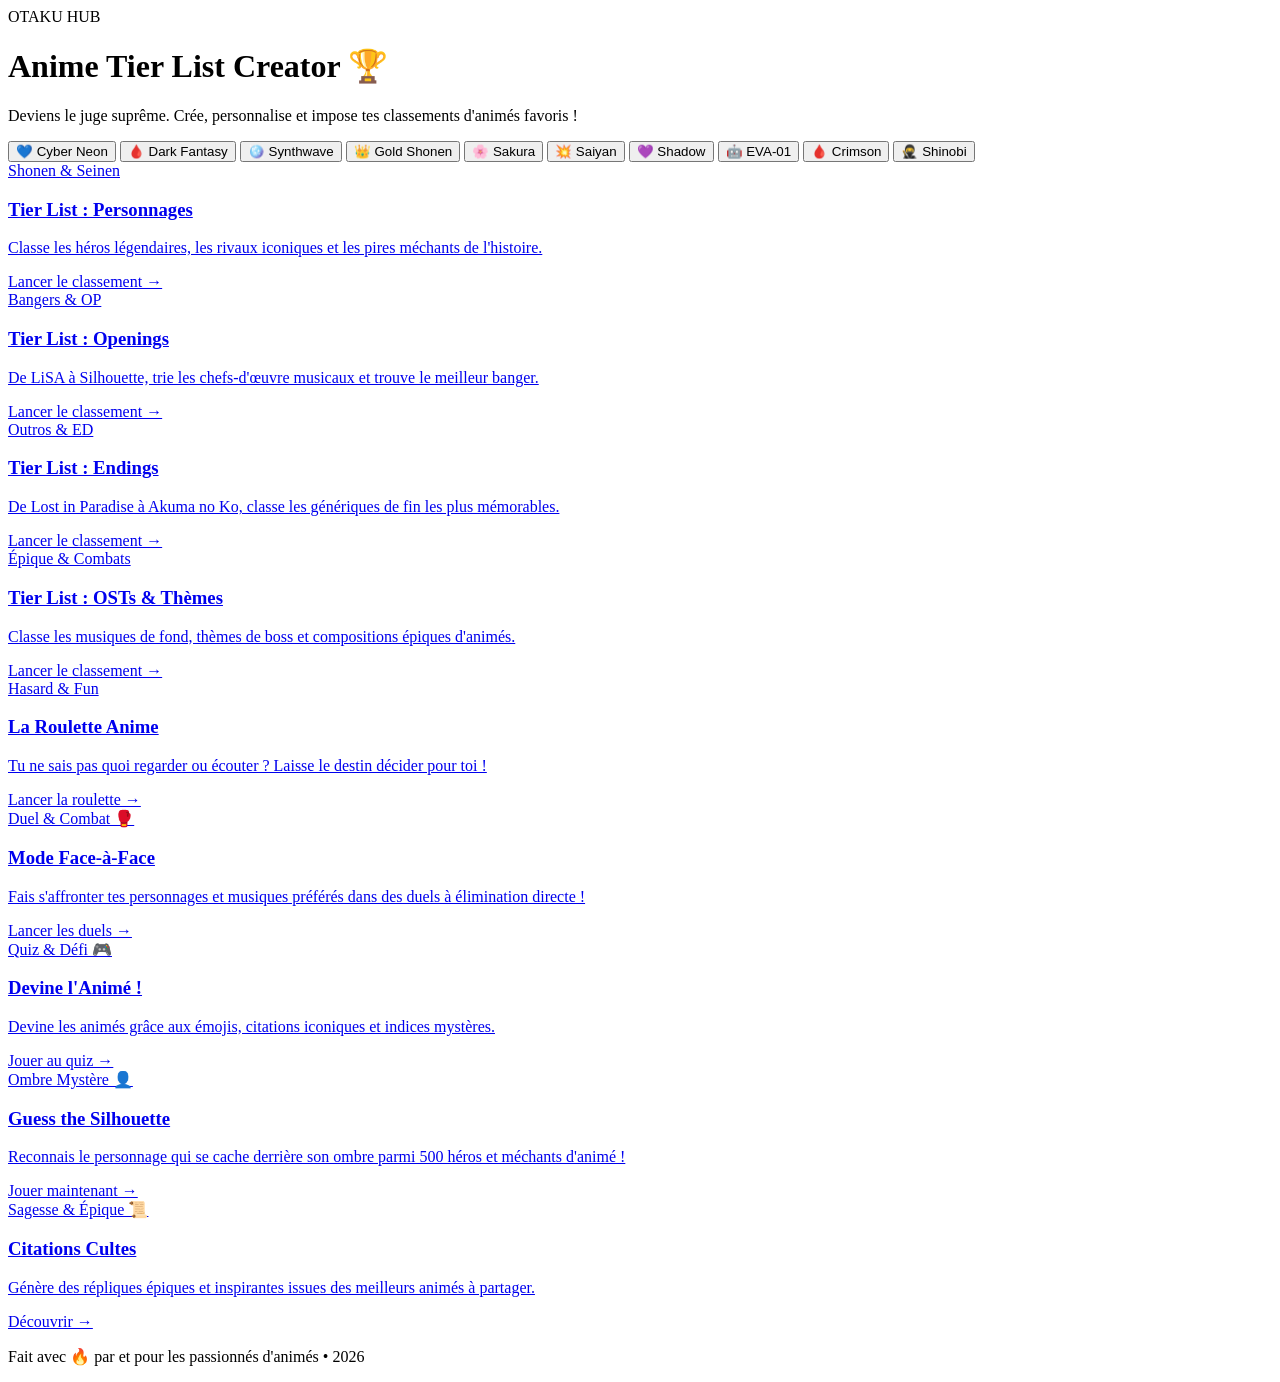
==== index.html @ 20b038a6 "Update index.html" ====
<!DOCTYPE html>
<html lang="fr">
<head>
    <meta charset="UTF-8">
    <meta name="viewport" content="width=device-width, initial-scale=1.0">
    <title>Anime Tier List Hub</title>
    <link rel="stylesheet" href="style.css">
    <link href="https://fonts.googleapis.com/css2?family=Poppins:wght@400;600;800&family=Reenie+Beanie&display=swap" rel="stylesheet">
</head>
<body>

    <div class="animated-background">
        <div class="cloud cloud-1"></div>
        <div class="cloud cloud-2"></div>
        <div class="cloud cloud-3"></div>
        <div class="mist"></div>
    </div>

    <div class="overlay-glow"></div>

    <header class="hero-section">
        <div class="logo-badge">OTAKU HUB</div>
        <h1>Anime Tier List <span>Creator 🏆</span></h1>
        <p>Deviens le juge suprême. Crée, personnalise et impose tes classements d'animés favoris !</p>

        <div class="theme-switcher">
            <button class="theme-btn active" onclick="setTheme('cyber', this)">💙 Cyber Neon</button>
            <button class="theme-btn" onclick="setTheme('dark-fantasy', this)">🩸 Dark Fantasy</button>
            <button class="theme-btn" onclick="setTheme('synthwave', this)">🪩 Synthwave</button>
            <button class="theme-btn" onclick="setTheme('gold-shonen', this)">👑 Gold Shonen</button>
            <button class="theme-btn" onclick="setTheme('sakura', this)">🌸 Sakura</button>
            <button class="theme-btn" onclick="setTheme('saiyan', this)">💥 Saiyan</button>
            <button class="theme-btn" onclick="setTheme('shadow', this)">💜 Shadow</button>
            <button class="theme-btn" onclick="setTheme('eva', this)">🤖 EVA-01</button>
            <button class="theme-btn" onclick="setTheme('crimson', this)">🩸 Crimson</button>
            <button class="theme-btn" onclick="setTheme('shinobi', this)">🥷 Shinobi</button>
        </div>
    </header>

    <main class="hub-container">
        
        <a href="tierlist-persos.html" class="card card-character">
            <div class="card-image">
                <span class="category-tag">Shonen & Seinen</span>
            </div>
            <div class="card-content">
                <h3>Tier List : Personnages</h3>
                <p>Classe les héros légendaires, les rivaux iconiques et les pires méchants de l'histoire.</p>
                <div class="card-action">Lancer le classement →</div>
            </div>
        </a>

        <a href="tierlist-openings.html" class="card card-opening">
            <div class="card-image">
                <span class="category-tag">Bangers & OP</span>
            </div>
            <div class="card-content">
                <h3>Tier List : Openings</h3>
                <p>De LiSA à Silhouette, trie les chefs-d'œuvre musicaux et trouve le meilleur banger.</p>
                <div class="card-action">Lancer le classement →</div>
            </div>
        </a>

        <a href="tierlist-endings.html" class="card card-ending">
            <div class="card-image">
                <span class="category-tag">Outros & ED</span>
            </div>
            <div class="card-content">
                <h3>Tier List : Endings</h3>
                <p>De Lost in Paradise à Akuma no Ko, classe les génériques de fin les plus mémorables.</p>
                <div class="card-action">Lancer le classement →</div>
            </div>
        </a>

        <a href="tierlist-osts.html" class="card card-ost">
            <div class="card-image">
                <span class="category-tag">Épique & Combats</span>
            </div>
            <div class="card-content">
                <h3>Tier List : OSTs & Thèmes</h3>
                <p>Classe les musiques de fond, thèmes de boss et compositions épiques d'animés.</p>
                <div class="card-action">Lancer le classement →</div>
            </div>
        </a>

        <a href="roulette.html" class="card card-roulette">
            <div class="card-image">
                <span class="category-tag">Hasard & Fun</span>
            </div>
            <div class="card-content">
                <h3>La Roulette Anime</h3>
                <p>Tu ne sais pas quoi regarder ou écouter ? Laisse le destin décider pour toi !</p>
                <div class="card-action">Lancer la roulette →</div>
            </div>
        </a>

        <a href="face-a-face.html" class="card card-vs">
            <div class="card-image">
                <span class="category-tag">Duel & Combat 🥊</span>
            </div>
            <div class="card-content">
                <h3>Mode Face-à-Face</h3>
                <p>Fais s'affronter tes personnages et musiques préférés dans des duels à élimination directe !</p>
                <div class="card-action">Lancer les duels →</div>
            </div>
        </a>

        <a href="mini-jeu.html" class="card card-game">
            <div class="card-image">
                <span class="category-tag">Quiz & Défi 🎮</span>
            </div>
            <div class="card-content">
                <h3>Devine l'Animé !</h3>
                <p>Devine les animés grâce aux émojis, citations iconiques et indices mystères.</p>
                <div class="card-action">Jouer au quiz →</div>
            </div>
        </a>

        <a href="silhouette.html" class="card card-silhouette">
            <div class="card-image" style="background: linear-gradient(135deg, #090a0f, var(--blue-neon));">
                <span class="category-tag">Ombre Mystère 👤</span>
            </div>
            <div class="card-content">
                <h3>Guess the Silhouette</h3>
                <p>Reconnais le personnage qui se cache derrière son ombre parmi 500 héros et méchants d'animé !</p>
                <div class="card-action">Jouer maintenant →</div>
            </div>
        </a>

        <a href="citations.html" class="card card-quotes">
            <div class="card-image" style="background: linear-gradient(135deg, var(--blue-neon), var(--pink-neon));">
                <span class="category-tag">Sagesse & Épique 📜</span>
            </div>
            <div class="card-content">
                <h3>Citations Cultes</h3>
                <p>Génère des répliques épiques et inspirantes issues des meilleurs animés à partager.</p>
                <div class="card-action">Découvrir →</div>
            </div>
        </a>

    </main>

    <footer>
        <p>Fait avec 🔥 par et pour les passionnés d'animés • 2026</p>
    </footer>

    <script>
        /* ==============================================
           1. GESTION DES THÈMES
        ============================================== */
        function setTheme(themeName, btnElement) {
            document.documentElement.setAttribute('data-theme', themeName);
            localStorage.setItem('otaku_theme', themeName);

            document.querySelectorAll('.theme-btn').forEach(btn => btn.classList.remove('active'));
            if (btnElement) {
                btnElement.classList.add('active');
            } else {
                const activeBtn = document.querySelector(`.theme-btn[onclick*="'${themeName}'"]`);
                if (activeBtn) activeBtn.classList.add('active');
            }
        }

        (function initTheme() {
            const savedTheme = localStorage.getItem('otaku_theme') || 'cyber';
            setTheme(savedTheme);
        })();

        /* ==============================================
           2. DÉTECTION ET LOGIQUE DES 5 EASTER EGGS
        ============================================== */
        const konamiCode = ['ArrowUp', 'ArrowUp', 'ArrowDown', 'ArrowDown', 'ArrowLeft', 'ArrowRight', 'ArrowLeft', 'ArrowRight', 'b', 'a'];
        let konamiIndex = 0;
        let typedKeys = '';

        document.addEventListener('keydown', (e) => {
            // Code Konami
            if (e.key.toLowerCase() === konamiCode[konamiIndex].toLowerCase()) {
                konamiIndex++;
                if (konamiIndex === konamiCode.length) {
                    activateSuperSaiyan();
                    konamiIndex = 0;
                }
            } else {
                konamiIndex = 0;
            }

            // Mots-clés GOJO & KIRA
            typedKeys += e.key.toLowerCase();
            if (typedKeys.length > 10) typedKeys = typedKeys.slice(-10);

            if (typedKeys.endsWith('gojo')) {
                activateInfiniteVoid();
                typedKeys = '';
            }
            if (typedKeys.endsWith('kira')) {
                activateDeathNote();
                typedKeys = '';
            }
        });

        // --- EE 1 : MODE SUPER SAIYAN ---
        function activateSuperSaiyan() {
            document.body.classList.add('ee-shaking');

            const aura = document.createElement('div');
            aura.className = 'saiyan-aura-overlay';
            document.body.appendChild(aura);

            const sparks = [];
            for (let i = 0; i < 8; i++) {
                const spark = document.createElement('div');
                spark.className = 'saiyan-spark';
                spark.style.top = Math.random() * 80 + 'vh';
                spark.style.left = Math.random() * 80 + 'vw';
                spark.style.animationDelay = (Math.random() * 0.3) + 's';
                document.body.appendChild(spark);
                sparks.push(spark);
            }

            setTimeout(() => {
                document.body.classList.remove('ee-shaking');
                aura.remove();
                sparks.forEach(s => s.remove());
            }, 4500);
        }

        // --- EE 2 : GOJO INFINITE VOID ---
        function activateInfiniteVoid() {
            document.body.classList.add('ee-shaking');

            const overlay = document.createElement('div');
            overlay.className = 'gojo-overlay';
            overlay.innerHTML = `
                <div class="gojo-cosmos-bg"></div>
                <div class="gojo-container">
                    <svg class="gojo-svg-art" viewBox="0 0 200 120" fill="none">
                        <path d="M100 10 C 60 40, 40 80, 100 110 C 160 80, 140 40, 100 10 Z" stroke="#00f0ff" stroke-width="2" opacity="0.4" fill="rgba(0, 240, 255, 0.05)"/>
                        <ellipse cx="60" cy="55" rx="28" ry="12" fill="#00f0ff" />
                        <ellipse cx="140" cy="55" rx="28" ry="12" fill="#00f0ff" />
                        <circle cx="60" cy="55" r="7" fill="#ffffff" />
                        <circle cx="140" cy="55" r="7" fill="#ffffff" />
                        <path d="M70 105 Q100 85 130 105 Q100 120 70 105 Z" fill="#00f0ff" opacity="0.8"/>
                    </svg>
                    <h2 class="gojo-kanji">領域展開 : 無量空処</h2>
                    <p class="gojo-subtext">DOMAIN EXPANSION : INFINITE VOID</p>
                </div>
            `;

            document.body.appendChild(overlay);

            setTimeout(() => document.body.classList.remove('ee-shaking'), 600);

            setTimeout(() => {
                overlay.style.opacity = '0';
                setTimeout(() => overlay.remove(), 800);
            }, 3800);
        }

        // --- EE 3 : DEATH NOTE ---
        function activateDeathNote() {
            const bookContainer = document.createElement('div');
            bookContainer.className = 'dn-book-container';

            bookContainer.innerHTML = `
                <div class="dn-book">
                    <div class="dn-cover" id="dnCover">
                        <div class="dn-cover-title">DEATH NOTE</div>
                    </div>
                    <div class="dn-page">
                        <div style="font-size: 1rem; color: #888; margin-bottom: 15px;">How to use it...</div>
                        <div id="dnWrittenText" style="font-weight: bold; color: #900;"></div>
                    </div>
                    <div class="dn-pen">✒️</div>
                </div>
            `;

            document.body.appendChild(bookContainer);

            setTimeout(() => {
                const cover = document.getElementById('dnCover');
                if (cover) cover.style.transform = 'rotateY(-140deg)';
                bookContainer.classList.add('dn-writing-active');
            }, 900);

            const textToWrite = "Ton nom a été inscrit...";
            let charIndex = 0;

            setTimeout(() => {
                const textContainer = document.getElementById('dnWrittenText');
                const typingInterval = setInterval(() => {
                    if (textContainer && charIndex < textToWrite.length) {
                        textContainer.innerHTML += textToWrite.charAt(charIndex);
                        charIndex++;
                    } else {
                        clearInterval(typingInterval);
                    }
                }, 100);
            }, 1800);

            setTimeout(() => {
                document.body.style.transition = 'filter 0.5s';
                document.body.style.filter = 'grayscale(1) contrast(2) invert(0.8)';
                setTimeout(() => {
                    document.body.style.filter = 'none';
                    bookContainer.remove();
                }, 800);
            }, 4500);
        }

        // --- EE 4 : MULTI-CLONAGE (Clic 7x sur le Logo) ---
        let logoClicks = 0;
        const logo = document.querySelector('.logo-badge');
        if (logo) {
            logo.addEventListener('click', () => {
                logoClicks++;
                if (logoClicks === 7) {
                    document.body.classList.add('ee-shaking');
                    logo.classList.add('chakra-charging');

                    const rect = logo.getBoundingClientRect();
                    const smoke = document.createElement('div');
                    smoke.className = 'ninja-smoke-puff';
                    smoke.style.top = (rect.top + rect.height / 2) + 'px';
                    smoke.style.left = (rect.left + rect.width / 2) + 'px';
                    document.body.appendChild(smoke);

                    const banner = document.createElement('div');
                    banner.className = 'ninja-banner';
                    banner.innerText = '🥷 KAGE BUNSHIN NO JUTSU !';
                    document.body.appendChild(banner);

                    setTimeout(() => {
                        document.body.classList.remove('ee-shaking');
                        logo.classList.remove('chakra-charging');
                        smoke.remove();
                    }, 700);

                    for (let i = 0; i < 14; i++) {
                        const clone = logo.cloneNode(true);
                        clone.style.position = 'fixed';
                        clone.style.top = (Math.random() * 80 + 10) + 'vh';
                        clone.style.left = (Math.random() * 80 + 10) + 'vw';
                        clone.style.zIndex = '9999';
                        clone.style.transition = 'all 0.3s ease';
                        clone.style.transform = `scale(${Math.random() * 0.4 + 0.8})`;
                        document.body.appendChild(clone);

                        setTimeout(() => {
                            clone.style.opacity = '0';
                            setTimeout(() => clone.remove(), 400);
                        }, 2400);
                    }

                    setTimeout(() => banner.remove(), 2500);
                    logoClicks = 0;
                }
            });
        }

        // --- EE 5 : FESTIN DE RAMEN (Clic 5x sur le Footer) ---
        let fireClicks = 0;
        const footerText = document.querySelector('footer p');
        if (footerText) {
            footerText.addEventListener('click', () => {
                fireClicks++;
                if (fireClicks === 5) {
                    const bowl = document.createElement('div');
                    bowl.className = 'ramen-bowl-giant';
                    bowl.innerText = '🍜';

                    const steam = document.createElement('div');
                    steam.className = 'ramen-steam';
                    steam.innerText = '♨️';

                    const notice = document.createElement('div');
                    notice.className = 'ramen-notice';
                    notice.innerText = '🍥 FESTIN CHEZ ICHIRAKU ! 🍥';

                    document.body.appendChild(bowl);
                    document.body.appendChild(steam);
                    document.body.appendChild(notice);

                    const items = ['🍜', '🍥', '🥢', '🍱', '🍙'];
                    for (let i = 0; i < 35; i++) {
                        const drop = document.createElement('div');
                        drop.className = 'ramen-drop-item';
                        drop.innerText = items[i % items.length];
                        drop.style.left = Math.random() * 95 + 'vw';
                        drop.style.fontSize = (Math.random() * 20 + 25) + 'px';
                        drop.style.animationDuration = (Math.random() * 1.5 + 2) + 's';
                        drop.style.animationDelay = (Math.random() * 0.8) + 's';
                        document.body.appendChild(drop);

                        setTimeout(() => drop.remove(), 3800);
                    }

                    setTimeout(() => {
                        bowl.remove();
                        steam.remove();
                        notice.remove();
                    }, 3800);

                    fireClicks = 0;
                }
            });
        }
    </script>

</body>
</html>
---- style.css ----
/* ==============================================
   EASTER EGG : SUKUNA - MALEVOLENT SHRINE (FUKUMA MIZUSHI)
============================================== */

/* Overlay principal du Territoire */
.sukuna-overlay {
    position: fixed;
    top: 0;
    left: 0;
    width: 100vw;
    height: 100vh;
    background: radial-gradient(circle at center, #2b0000 0%, #050000 100%);
    z-index: 10000;
    display: flex;
    flex-direction: column;
    justify-content: center;
    align-items: center;
    color: #fff;
    font-family: 'Poppins', sans-serif;
    text-align: center;
    overflow: hidden;
    transition: opacity 0.5s ease;
}

/* Aura d'énergie maudite rouge */
.sukuna-aura {
    position: absolute;
    width: 100%;
    height: 100%;
    background: radial-gradient(circle, rgba(255, 0, 0, 0.25) 0%, transparent 70%);
    pointer-events: none;
    animation: sukunaPulse 0.15s infinite alternate;
}

@keyframes sukunaPulse {
    0% { opacity: 0.3; transform: scale(0.98); }
    100% { opacity: 0.8; transform: scale(1.02); }
}

/* Conteneur pour les entailles de découpe */
.sukuna-slash-container {
    position: absolute;
    top: 0;
    left: 0;
    width: 100%;
    height: 100%;
    pointer-events: none;
    z-index: 10001;
}

/* Animation d'une découpe (Cleave / Dismantle) */
.sukuna-slash {
    position: absolute;
    height: 3px;
    background: linear-gradient(90deg, transparent, #ff3333, #ffffff, #ff3333, transparent);
    box-shadow: 0 0 15px #ff0000, 0 0 25px #ffffff;
    opacity: 0;
    transform-origin: center;
    animation: slashCut 0.25s cubic-bezier(0.1, 0.8, 0.3, 1) forwards;
}

@keyframes slashCut {
    0% {
        width: 0%;
        opacity: 0;
    }
    50% {
        width: 130%;
        opacity: 1;
    }
    100% {
        width: 150%;
        opacity: 0;
    }
}

/* Textes et Kanji de Sukuna */
.sukuna-container {
    position: relative;
    z-index: 10002;
    display: flex;
    flex-direction: column;
    align-items: center;
}

.sukuna-kanji {
    font-size: 3.5rem;
    font-weight: 900;
    color: #ff2222;
    text-shadow: 0 0 20px #ff0000, 0 0 40px #800000, 0 0 60px #000;
    margin: 15px 0 5px 0;
    letter-spacing: 4px;
    animation: sukunaGlow 0.1s infinite alternate;
}

.sukuna-subtext {
    font-size: 1.3rem;
    letter-spacing: 6px;
    color: #ff6666;
    text-shadow: 0 0 12px #ff0000;
    font-weight: 700;
    text-transform: uppercase;
}

@keyframes sukunaGlow {
    from { text-shadow: 0 0 15px #ff0000, 0 0 30px #800000; transform: scale(0.99); }
    to { text-shadow: 0 0 25px #ff3333, 0 0 50px #ff0000, 0 0 10px #ffffff; transform: scale(1.01); }
}
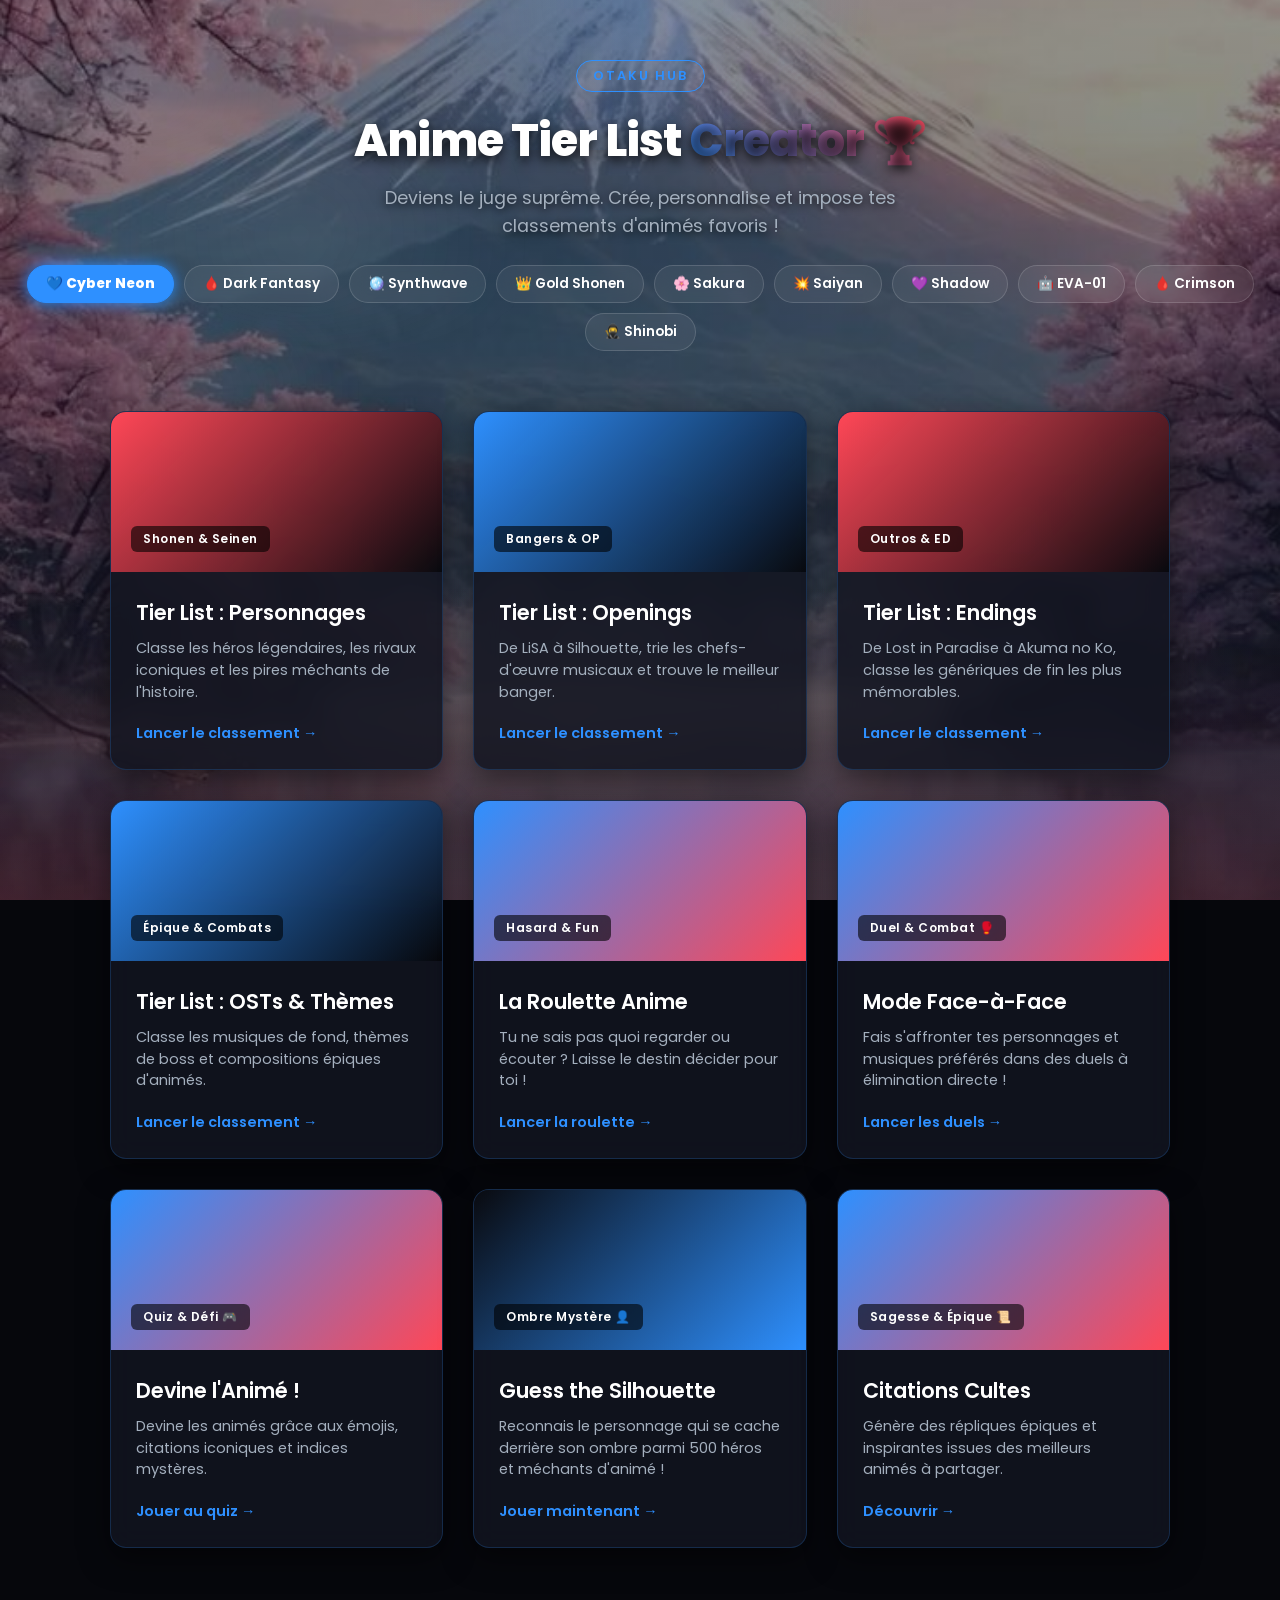
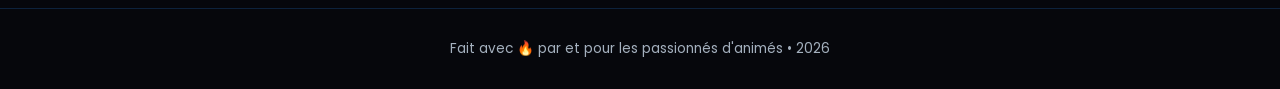
==== commit 1bbbe2a6: "Update index.html" ====
--- a/index.html
+++ b/index.html
@@ -167,7 +167,112 @@
         })();
 
         /* ==============================================
-           2. DÉTECTION ET LOGIQUE DES 5 EASTER EGGS
+           2. INJECTION DES STYLES CSS DES ULTRA EASTER EGGS
+        ============================================== */
+        const eeStyle = document.createElement('style');
+        eeStyle.innerHTML = `
+            /* SECousse ÉCRAN */
+            @keyframes screenShake {
+                0%, 100% { transform: translate(0, 0); }
+                20% { transform: translate(-10px, 8px) rotate(-1deg); }
+                40% { transform: translate(10px, -8px) rotate(1deg); }
+                60% { transform: translate(-8px, -4px); }
+                80% { transform: translate(8px, 4px); }
+            }
+            .ee-shaking { animation: screenShake 0.12s infinite; }
+
+            /* --- 💥 AURA SUPER SAIYAN --- */
+            @keyframes saiyanPulse {
+                0% { box-shadow: inset 0 0 60px #ffea00, inset 0 0 120px #ff6a00; }
+                50% { box-shadow: inset 0 0 120px #ffee00, inset 0 0 200px #ff3300; }
+                100% { box-shadow: inset 0 0 60px #ffea00, inset 0 0 120px #ff6a00; }
+            }
+            .saiyan-aura-overlay {
+                position: fixed; top: 0; left: 0; width: 100vw; height: 100vh;
+                pointer-events: none; z-index: 9997;
+                animation: saiyanPulse 0.3s infinite alternate;
+                background: radial-gradient(circle, rgba(255,230,0,0.15) 0%, rgba(255,100,0,0.3) 80%);
+            }
+            @keyframes saiyanLightning {
+                0%, 100% { opacity: 0; }
+                10% { opacity: 1; transform: scale(1.2) rotate(10deg); }
+                20% { opacity: 0; }
+                60% { opacity: 0.9; transform: scale(0.9) rotate(-15deg); }
+            }
+            .saiyan-spark {
+                position: fixed; width: 150px; height: 150px;
+                background: radial-gradient(circle, #00f0ff 10%, transparent 70%);
+                filter: drop-shadow(0 0 15px #00e5ff); pointer-events: none; z-index: 9998;
+                animation: saiyanLightning 0.4s infinite;
+            }
+
+            /* --- 👁️ GOJO INFINITE VOID --- */
+            @keyframes gojoEyeGlow {
+                0% { filter: drop-shadow(0 0 15px #00f0ff) drop-shadow(0 0 35px #7000ff); transform: scale(0.9); }
+                50% { filter: drop-shadow(0 0 35px #00f0ff) drop-shadow(0 0 60px #00e5ff); transform: scale(1.05); }
+                100% { filter: drop-shadow(0 0 15px #00f0ff) drop-shadow(0 0 35px #7000ff); transform: scale(0.9); }
+            }
+            .gojo-visual-container {
+                display: flex; flex-direction: column; align-items: center; justify-content: center;
+                margin-bottom: 20px; animation: gojoEyeGlow 2s infinite ease-in-out;
+            }
+
+            /* --- 📓 DEATH NOTE ANIMATION 3D --- */
+            @keyframes dnAppear {
+                0% { transform: scale(0) rotateX(45deg); opacity: 0; }
+                70% { transform: scale(1.1) rotateX(0deg); opacity: 1; }
+                100% { transform: scale(1) rotateX(0deg); opacity: 1; }
+            }
+            @keyframes dnOpen {
+                0% { transform: rotateY(0deg); }
+                100% { transform: rotateY(-140deg); }
+            }
+            @keyframes penWrite {
+                0% { transform: translate(0, 0) rotate(-20deg); }
+                25% { transform: translate(40px, 10px) rotate(-10deg); }
+                50% { transform: translate(80px, -5px) rotate(-25deg); }
+                75% { transform: translate(120px, 15px) rotate(-15deg); }
+                100% { transform: translate(160px, 0px) rotate(-20deg); }
+            }
+            .dn-book-container {
+                position: fixed; top: 50%; left: 50%; transform: translate(-50%, -50%);
+                width: 320px; height: 420px; z-index: 10000; perspective: 1000px;
+                animation: dnAppear 0.8s cubic-bezier(0.175, 0.885, 0.32, 1.275) forwards;
+            }
+            .dn-book {
+                width: 100%; height: 100%; background: #111; border: 3px solid #333;
+                border-radius: 8px; box-shadow: 0 0 50px rgba(255,0,0,0.6), inset 0 0 15px #000;
+                position: relative; transform-style: preserve-3d;
+            }
+            .dn-cover {
+                position: absolute; top: 0; left: 0; width: 100%; height: 100%;
+                background: #0a0a0a; border-radius: 8px; border: 2px solid #222;
+                display: flex; justify-content: center; align-items: center;
+                transform-origin: left; transition: transform 1s ease-in-out;
+                backface-visibility: hidden; z-index: 2;
+            }
+            .dn-cover-title {
+                color: #e6e6e6; font-family: 'Times New Roman', serif; font-size: 2.2rem;
+                letter-spacing: 5px; text-shadow: 0 0 10px rgba(255,255,255,0.3);
+            }
+            .dn-page {
+                position: absolute; top: 10px; right: 10px; width: 290px; height: 395px;
+                background: #f4ebd9; border-radius: 4px; padding: 25px; box-sizing: border-box;
+                box-shadow: inset 0 0 20px rgba(0,0,0,0.2); color: #111;
+                font-family: 'Reenie Beanie', cursive, sans-serif; font-size: 2rem;
+            }
+            .dn-pen {
+                position: absolute; top: 100px; left: 30px; font-size: 2.5rem;
+                pointer-events: none; z-index: 3; opacity: 0; transition: opacity 0.3s;
+            }
+            .dn-writing-active .dn-pen {
+                opacity: 1; animation: penWrite 2s linear infinite;
+            }
+        `;
+        document.head.appendChild(eeStyle);
+
+        /* ==============================================
+           3. DÉTECTION ET LOGIQUE DES 5 EASTER EGGS
         ============================================== */
         const konamiCode = ['ArrowUp', 'ArrowUp', 'ArrowDown', 'ArrowDown', 'ArrowLeft', 'ArrowRight', 'ArrowLeft', 'ArrowRight', 'b', 'a'];
         let konamiIndex = 0;
@@ -199,14 +304,16 @@
             }
         });
 
-        // --- EE 1 : MODE SUPER SAIYAN ---
+        // --- EE 1 : MODE SUPER SAIYAN (Aura Dorée + Éclairs) ---
         function activateSuperSaiyan() {
             document.body.classList.add('ee-shaking');
-
+            
+            // Création de l'aura géante
             const aura = document.createElement('div');
             aura.className = 'saiyan-aura-overlay';
             document.body.appendChild(aura);
 
+            // Sparks d'éclairs
             const sparks = [];
             for (let i = 0; i < 8; i++) {
                 const spark = document.createElement('div');
@@ -225,16 +332,24 @@
             }, 4500);
         }
 
-        // --- EE 2 : GOJO INFINITE VOID ---
+        // --- EE 2 : GOJO INFINITE VOID (Yeux + Signe de main) ---
         function activateInfiniteVoid() {
             document.body.classList.add('ee-shaking');
 
             const overlay = document.createElement('div');
-            overlay.className = 'gojo-overlay';
+            overlay.style.cssText = `
+                position: fixed; top: 0; left: 0; width: 100vw; height: 100vh;
+                background: radial-gradient(circle, #0b001a 0%, #020005 100%);
+                z-index: 9999; display: flex; flex-direction: column;
+                justify-content: center; align-items: center; color: #fff;
+                font-family: 'Poppins', sans-serif; text-align: center;
+                transition: opacity 0.8s ease;
+            `;
+
+            // SVG personnalisé de Gojo (Yeux bleus lumineux Six Eyes + Silhouette du signe des mains)
             overlay.innerHTML = `
-                <div class="gojo-cosmos-bg"></div>
-                <div class="gojo-container">
-                    <svg class="gojo-svg-art" viewBox="0 0 200 120" fill="none">
+                <div class="gojo-visual-container">
+                    <svg width="220" height="130" viewBox="0 0 200 120" fill="none">
                         <path d="M100 10 C 60 40, 40 80, 100 110 C 160 80, 140 40, 100 10 Z" stroke="#00f0ff" stroke-width="2" opacity="0.4" fill="rgba(0, 240, 255, 0.05)"/>
                         <ellipse cx="60" cy="55" rx="28" ry="12" fill="#00f0ff" />
                         <ellipse cx="140" cy="55" rx="28" ry="12" fill="#00f0ff" />
@@ -242,9 +357,13 @@
                         <circle cx="140" cy="55" r="7" fill="#ffffff" />
                         <path d="M70 105 Q100 85 130 105 Q100 120 70 105 Z" fill="#00f0ff" opacity="0.8"/>
                     </svg>
-                    <h2 class="gojo-kanji">領域展開 : 無量空処</h2>
-                    <p class="gojo-subtext">DOMAIN EXPANSION : INFINITE VOID</p>
                 </div>
+                <h2 style="font-size: 2.8rem; font-weight: 800; color: #b388ff; text-shadow: 0 0 25px #00f0ff; margin: 0;">
+                    領域展開 : 無量空処
+                </h2>
+                <p style="font-size: 1.3rem; letter-spacing: 4px; color: #00e5ff; margin-top: 10px; text-shadow: 0 0 10px #00e5ff;">
+                    DOMAIN EXPANSION : INFINITE VOID
+                </p>
             `;
 
             document.body.appendChild(overlay);
@@ -257,8 +376,9 @@
             }, 3800);
         }
 
-        // --- EE 3 : DEATH NOTE ---
+        // --- EE 3 : DEATH NOTE (Ouverture du cahier & Écriture du nom) ---
         function activateDeathNote() {
+            // Création du conteneur du cahier 3D
             const bookContainer = document.createElement('div');
             bookContainer.className = 'dn-book-container';
 
@@ -277,15 +397,17 @@
 
             document.body.appendChild(bookContainer);
 
+            // 1. Ouverture du cahier
             setTimeout(() => {
                 const cover = document.getElementById('dnCover');
                 if (cover) cover.style.transform = 'rotateY(-140deg)';
                 bookContainer.classList.add('dn-writing-active');
             }, 900);
 
+            // 2. Animation d'écriture du texte
             const textToWrite = "Ton nom a été inscrit...";
             let charIndex = 0;
-
+            
             setTimeout(() => {
                 const textContainer = document.getElementById('dnWrittenText');
                 const typingInterval = setInterval(() => {
@@ -298,6 +420,7 @@
                 }, 100);
             }, 1800);
 
+            // 3. Disparition et effet rouge final
             setTimeout(() => {
                 document.body.style.transition = 'filter 0.5s';
                 document.body.style.filter = 'grayscale(1) contrast(2) invert(0.8)';
@@ -316,91 +439,51 @@
                 logoClicks++;
                 if (logoClicks === 7) {
                     document.body.classList.add('ee-shaking');
-                    logo.classList.add('chakra-charging');
-
-                    const rect = logo.getBoundingClientRect();
-                    const smoke = document.createElement('div');
-                    smoke.className = 'ninja-smoke-puff';
-                    smoke.style.top = (rect.top + rect.height / 2) + 'px';
-                    smoke.style.left = (rect.left + rect.width / 2) + 'px';
-                    document.body.appendChild(smoke);
-
-                    const banner = document.createElement('div');
-                    banner.className = 'ninja-banner';
-                    banner.innerText = '🥷 KAGE BUNSHIN NO JUTSU !';
-                    document.body.appendChild(banner);
-
-                    setTimeout(() => {
-                        document.body.classList.remove('ee-shaking');
-                        logo.classList.remove('chakra-charging');
-                        smoke.remove();
-                    }, 700);
-
-                    for (let i = 0; i < 14; i++) {
+                    setTimeout(() => document.body.classList.remove('ee-shaking'), 400);
+
+                    for (let i = 0; i < 16; i++) {
                         const clone = logo.cloneNode(true);
                         clone.style.position = 'fixed';
-                        clone.style.top = (Math.random() * 80 + 10) + 'vh';
-                        clone.style.left = (Math.random() * 80 + 10) + 'vw';
+                        clone.style.top = Math.random() * 85 + 'vh';
+                        clone.style.left = Math.random() * 85 + 'vw';
                         clone.style.zIndex = '9999';
                         clone.style.transition = 'all 0.3s ease';
-                        clone.style.transform = `scale(${Math.random() * 0.4 + 0.8})`;
+                        clone.style.transform = `scale(${Math.random() * 0.5 + 0.8})`;
                         document.body.appendChild(clone);
 
                         setTimeout(() => {
                             clone.style.opacity = '0';
                             setTimeout(() => clone.remove(), 400);
-                        }, 2400);
+                        }, 2200);
                     }
-
-                    setTimeout(() => banner.remove(), 2500);
                     logoClicks = 0;
                 }
             });
         }
 
-        // --- EE 5 : FESTIN DE RAMEN (Clic 5x sur le Footer) ---
+        // --- EE 5 : PLUIE DE RAMEN (Clic 5x sur le Footer) ---
         let fireClicks = 0;
         const footerText = document.querySelector('footer p');
         if (footerText) {
             footerText.addEventListener('click', () => {
                 fireClicks++;
                 if (fireClicks === 5) {
-                    const bowl = document.createElement('div');
-                    bowl.className = 'ramen-bowl-giant';
-                    bowl.innerText = '🍜';
-
-                    const steam = document.createElement('div');
-                    steam.className = 'ramen-steam';
-                    steam.innerText = '♨️';
-
-                    const notice = document.createElement('div');
-                    notice.className = 'ramen-notice';
-                    notice.innerText = '🍥 FESTIN CHEZ ICHIRAKU ! 🍥';
-
-                    document.body.appendChild(bowl);
-                    document.body.appendChild(steam);
-                    document.body.appendChild(notice);
-
-                    const items = ['🍜', '🍥', '🥢', '🍱', '🍙'];
                     for (let i = 0; i < 35; i++) {
-                        const drop = document.createElement('div');
-                        drop.className = 'ramen-drop-item';
-                        drop.innerText = items[i % items.length];
-                        drop.style.left = Math.random() * 95 + 'vw';
-                        drop.style.fontSize = (Math.random() * 20 + 25) + 'px';
-                        drop.style.animationDuration = (Math.random() * 1.5 + 2) + 's';
-                        drop.style.animationDelay = (Math.random() * 0.8) + 's';
-                        document.body.appendChild(drop);
-
-                        setTimeout(() => drop.remove(), 3800);
+                        const ramen = document.createElement('div');
+                        ramen.innerText = i % 2 === 0 ? '🍜' : '🍥';
+                        ramen.style.cssText = `
+                            position: fixed; top: -50px; left: ${Math.random() * 100}vw;
+                            font-size: ${Math.random() * 20 + 25}px; z-index: 9999;
+                            pointer-events: none;
+                            transition: transform 2.8s linear, opacity 2.8s ease;
+                        `;
+                        document.body.appendChild(ramen);
+                        setTimeout(() => {
+                            ramen.style.transform = `translateY(105vh) rotate(${Math.random() * 720}deg)`;
+                            ramen.style.opacity = '0';
+                        }, 50);
+                        setTimeout(() => ramen.remove(), 2900);
                     }
-
-                    setTimeout(() => {
-                        bowl.remove();
-                        steam.remove();
-                        notice.remove();
-                    }, 3800);
-
                     fireClicks = 0;
                 }
             });
--- a/style.css
+++ b/style.css
@@ -1,108 +1,649 @@
 /* ==============================================
-   EASTER EGG : SUKUNA - MALEVOLENT SHRINE (FUKUMA MIZUSHI)
+   1. SYSTÈME DE THÈMES DYNAMIQUES (VARIABLES)
 ============================================== */
 
-/* Overlay principal du Territoire */
-.sukuna-overlay {
-    position: fixed;
-    top: 0;
-    left: 0;
-    width: 100vw;
-    height: 100vh;
-    background: radial-gradient(circle at center, #2b0000 0%, #050000 100%);
-    z-index: 10000;
+/* Thème 1 : Cyber Otaku (Par défaut) */
+:root, [data-theme="cyber"] {
+    --bg-color: #06070c;
+    --panel-bg: rgba(18, 20, 32, 0.85);
+    --blue-neon: #2e90ff;
+    --pink-neon: #ff4757;
+    --text-main: #ffffff;
+    --text-sub: #a4b0be;
+    --card-border: rgba(46, 144, 255, 0.2);
+}
+
+/* Thème 2 : Dark Fantasy (Berserk / Blood) */
+[data-theme="dark-fantasy"] {
+    --bg-color: #0a0404;
+    --panel-bg: rgba(28, 10, 10, 0.88);
+    --blue-neon: #ff3333;
+    --pink-neon: #800000;
+    --text-main: #f5f5f5;
+    --text-sub: #b38f8f;
+    --card-border: rgba(255, 51, 51, 0.25);
+}
+
+/* Thème 3 : Synthwave Neon (Cyberpunk / Edgerunners) */
+[data-theme="synthwave"] {
+    --bg-color: #0f051d;
+    --panel-bg: rgba(30, 15, 50, 0.88);
+    --blue-neon: #00f0ff;
+    --pink-neon: #ff007f;
+    --text-main: #ffffff;
+    --text-sub: #c3aed6;
+    --card-border: rgba(255, 0, 127, 0.25);
+}
+
+/* Thème 4 : Gold Shonen (Dragon Ball / Saint Seiya) */
+[data-theme="gold-shonen"] {
+    --bg-color: #0d0a03;
+    --panel-bg: rgba(30, 24, 10, 0.88);
+    --blue-neon: #ffb703;
+    --pink-neon: #fb8500;
+    --text-main: #ffffff;
+    --text-sub: #d4c5a9;
+    --card-border: rgba(255, 183, 3, 0.25);
+}
+
+/* Thème 5 : Sakura 🌸 */
+[data-theme="sakura"] {
+    --bg-color: #0f060a;
+    --panel-bg: rgba(35, 15, 25, 0.85);
+    --blue-neon: #ff75a0;
+    --pink-neon: #ffb3c6;
+    --text-main: #ffffff;
+    --text-sub: #e0a6b8;
+    --card-border: rgba(255, 117, 160, 0.3);
+}
+
+/* Thème 6 : Saiyan 💥 */
+[data-theme="saiyan"] {
+    --bg-color: #0c0803;
+    --panel-bg: rgba(25, 18, 10, 0.85);
+    --blue-neon: #ffaa00;
+    --pink-neon: #ff5500;
+    --text-main: #ffffff;
+    --text-sub: #d4b28c;
+    --card-border: rgba(255, 170, 0, 0.3);
+}
+
+/* Thème 7 : Shadow 💜 */
+[data-theme="shadow"] {
+    --bg-color: #06040d;
+    --panel-bg: rgba(12, 10, 24, 0.9);
+    --blue-neon: #9d4edd;
+    --pink-neon: #3a0ca3;
+    --text-main: #ffffff;
+    --text-sub: #a29bfe;
+    --card-border: rgba(157, 78, 221, 0.35);
+}
+
+/* Thème 8 : EVA-01 🤖 */
+[data-theme="eva"] {
+    --bg-color: #0a050f;
+    --panel-bg: rgba(18, 10, 25, 0.88);
+    --blue-neon: #39ff14;
+    --pink-neon: #8a2be2;
+    --text-main: #ffffff;
+    --text-sub: #b3a2c7;
+    --card-border: rgba(57, 255, 20, 0.3);
+}
+
+/* Thème 9 : Crimson 🩸 */
+[data-theme="crimson"] {
+    --bg-color: #0c0405;
+    --panel-bg: rgba(25, 10, 12, 0.88);
+    --blue-neon: #ff2a2a;
+    --pink-neon: #800000;
+    --text-main: #ffffff;
+    --text-sub: #d19a9a;
+    --card-border: rgba(255, 42, 42, 0.3);
+}
+
+/* Thème 10 : Shinobi 🥷 */
+[data-theme="shinobi"] {
+    --bg-color: #030c08;
+    --panel-bg: rgba(8, 20, 15, 0.88);
+    --blue-neon: #00e676;
+    --pink-neon: #1de9b6;
+    --text-main: #ffffff;
+    --text-sub: #82c4a7;
+    --card-border: rgba(0, 230, 118, 0.3);
+}
+
+
+/* --- CONFIGURATION GLOBALE --- */
+* {
+    margin: 0;
+    padding: 0;
+    box-sizing: border-box;
+    font-family: 'Poppins', sans-serif;
+}
+
+/* --- STYLE DU FOND ANIMÉ --- */
+body {
+    background-color: var(--bg-color);
+    background-image: linear-gradient(to bottom, rgba(13, 14, 18, 0.45), rgba(13, 14, 18, 0.65)), url('images/fuji.jpg');
+    background-size: cover;
+    background-position: center;
+    background-attachment: fixed;
+    color: var(--text-main);
+    min-height: 100vh;
     display: flex;
     flex-direction: column;
-    justify-content: center;
-    align-items: center;
-    color: #fff;
-    font-family: 'Poppins', sans-serif;
-    text-align: center;
-    overflow: hidden;
-    transition: opacity 0.5s ease;
-}
-
-/* Aura d'énergie maudite rouge */
-.sukuna-aura {
-    position: absolute;
-    width: 100%;
-    height: 100%;
-    background: radial-gradient(circle, rgba(255, 0, 0, 0.25) 0%, transparent 70%);
-    pointer-events: none;
-    animation: sukunaPulse 0.15s infinite alternate;
-}
-
-@keyframes sukunaPulse {
-    0% { opacity: 0.3; transform: scale(0.98); }
-    100% { opacity: 0.8; transform: scale(1.02); }
-}
-
-/* Conteneur pour les entailles de découpe */
-.sukuna-slash-container {
-    position: absolute;
+    justify-content: space-between;
+    overflow-x: hidden;
+    position: relative;
+    transition: background-color 0.4s ease, color 0.4s ease;
+}
+
+/* Conteneur des éléments qui bougent */
+.animated-background {
+    position: fixed;
     top: 0;
     left: 0;
     width: 100%;
     height: 100%;
+    z-index: 0;
     pointer-events: none;
-    z-index: 10001;
-}
-
-/* Animation d'une découpe (Cleave / Dismantle) */
-.sukuna-slash {
+    overflow: hidden;
+}
+
+/* Style de base des nuages */
+.cloud {
     position: absolute;
-    height: 3px;
-    background: linear-gradient(90deg, transparent, #ff3333, #ffffff, #ff3333, transparent);
-    box-shadow: 0 0 15px #ff0000, 0 0 25px #ffffff;
-    opacity: 0;
-    transform-origin: center;
-    animation: slashCut 0.25s cubic-bezier(0.1, 0.8, 0.3, 1) forwards;
-}
-
-@keyframes slashCut {
-    0% {
-        width: 0%;
-        opacity: 0;
-    }
-    50% {
-        width: 130%;
-        opacity: 1;
-    }
-    100% {
-        width: 150%;
-        opacity: 0;
-    }
-}
-
-/* Textes et Kanji de Sukuna */
-.sukuna-container {
-    position: relative;
-    z-index: 10002;
+    background: radial-gradient(circle, rgba(255, 255, 255, 0.08) 0%, rgba(255, 255, 255, 0) 70%);
+    border-radius: 50%;
+    filter: blur(20px);
+}
+
+/* Nuage 1 : Gros et lent */
+.cloud-1 {
+    top: 15%;
+    width: 600px;
+    height: 200px;
+    animation: drift 60s linear infinite;
+}
+
+/* Nuage 2 : Plus bas et vitesse différente */
+.cloud-2 {
+    top: 35%;
+    width: 400px;
+    height: 150px;
+    animation: drift 45s linear infinite reverse;
+}
+
+/* Nuage 3 : Petit et plus haut */
+.cloud-3 {
+    top: 5%;
+    width: 300px;
+    height: 100px;
+    animation: drift 80s linear infinite;
+}
+
+/* Brume Japonaise au sol qui pulse doucement */
+.mist {
+    position: absolute;
+    bottom: 0;
+    left: 0;
+    width: 100%;
+    height: 35vh;
+    background: linear-gradient(to top, var(--pink-neon), transparent);
+    opacity: 0.15;
+    animation: pulseMist 8s ease-in-out infinite alternate;
+}
+
+/* --- LES ANIMATIONS (KEYFRAMES) --- */
+
+@keyframes drift {
+    0% { transform: translateX(-100%); }
+    100% { transform: translateX(100vw); }
+}
+
+@keyframes pulseMist {
+    0% { opacity: 0.1; transform: scaleY(0.9); }
+    100% { opacity: 0.25; transform: scaleY(1.1); }
+}
+
+/* Ambiance lumineuse en arrière-plan */
+.overlay-glow {
+    position: absolute;
+    top: -150px;
+    left: 50%;
+    transform: translateX(-50%);
+    width: 600px;
+    height: 300px;
+    background: radial-gradient(circle, var(--blue-neon) 0%, rgba(0,0,0,0) 70%);
+    opacity: 0.2;
+    pointer-events: none;
+    z-index: 0;
+    transition: background 0.4s ease;
+}
+
+/* --- HEADER / HERO SECTION --- */
+.hero-section {
+    text-align: center;
+    padding: 60px 20px 40px;
+    z-index: 1;
+}
+
+.logo-badge {
+    display: inline-block;
+    background: rgba(255, 255, 255, 0.05);
+    padding: 6px 16px;
+    border-radius: 50px;
+    font-size: 0.8rem;
+    font-weight: 600;
+    letter-spacing: 2px;
+    color: var(--blue-neon);
+    border: 1px solid var(--blue-neon);
+    margin-bottom: 15px;
+    transition: all 0.4s ease;
+}
+
+.hero-section h1 {
+    font-size: 2.8rem;
+    font-weight: 800;
+    margin-bottom: 10px;
+    letter-spacing: -1px;
+    text-shadow: 0 4px 12px rgba(0, 0, 0, 0.8);
+}
+
+.hero-section h1 span {
+    background: linear-gradient(45deg, var(--blue-neon), var(--pink-neon));
+    -webkit-background-clip: text;
+    -webkit-text-fill-color: transparent;
+    transition: all 0.4s ease;
+}
+
+.hero-section p {
+    color: var(--text-sub);
+    font-size: 1.1rem;
+    max-width: 600px;
+    margin: 0 auto;
+    line-height: 1.6;
+    text-shadow: 0 2px 8px rgba(0, 0, 0, 0.9);
+    transition: color 0.4s ease;
+}
+
+/* --- BARRE DE BOUTONS DE THÈMES --- */
+.theme-switcher {
+    display: flex;
+    justify-content: center;
+    align-items: center;
+    gap: 10px;
+    margin-top: 25px;
+    flex-wrap: wrap;
+}
+
+.theme-btn {
+    background: rgba(255, 255, 255, 0.06);
+    border: 1px solid rgba(255, 255, 255, 0.15);
+    color: var(--text-main);
+    padding: 8px 18px;
+    border-radius: 30px;
+    font-family: 'Poppins', sans-serif;
+    font-size: 0.85rem;
+    font-weight: 600;
+    cursor: pointer;
+    transition: all 0.3s ease;
+    backdrop-filter: blur(8px);
+}
+
+.theme-btn:hover {
+    transform: translateY(-2px);
+    border-color: var(--blue-neon);
+}
+
+.theme-btn.active {
+    background: var(--blue-neon);
+    color: #ffffff;
+    border-color: var(--blue-neon);
+    box-shadow: 0 0 15px var(--blue-neon);
+    font-weight: 800;
+}
+
+/* --- CONTENEUR DES CARTES --- */
+.hub-container {
+    max-width: 1100px;
+    margin: 0 auto;
+    padding: 20px;
+    display: grid;
+    grid-template-columns: repeat(auto-fit, minmax(300px, 1fr));
+    gap: 30px;
+    width: 100%;
+    z-index: 1;
+}
+
+/* --- LE STYLE DES CARTES --- */
+.card {
+    background-color: var(--panel-bg);
+    border-radius: 16px;
+    overflow: hidden;
+    text-decoration: none;
+    color: inherit;
     display: flex;
     flex-direction: column;
+    border: 1px solid var(--card-border);
+    box-shadow: 0 10px 30px rgba(0, 0, 0, 0.5);
+    backdrop-filter: blur(12px);
+    transition: transform 0.4s cubic-bezier(0.175, 0.885, 0.32, 1.275), 
+                box-shadow 0.4s ease, 
+                border-color 0.4s ease,
+                background-color 0.4s ease;
+}
+
+.card-image {
+    height: 160px;
+    padding: 20px;
+    display: flex;
+    align-items: flex-end;
+    position: relative;
+    background-size: cover;
+    background-position: center;
+}
+
+/* Couleurs dynamiques pour chaque carte */
+.card-character .card-image {
+    background: linear-gradient(135deg, var(--pink-neon), rgba(0,0,0,0.6));
+}
+.card-opening .card-image {
+    background: linear-gradient(135deg, var(--blue-neon), rgba(0,0,0,0.6));
+}
+.card-ending .card-image {
+    background: linear-gradient(135deg, var(--pink-neon), rgba(0,0,0,0.6));
+}
+.card-ost .card-image {
+    background: linear-gradient(135deg, var(--blue-neon), rgba(0,0,0,0.6));
+}
+.card-roulette .card-image,
+.card-vs .card-image,
+.card-game .card-image {
+    background: linear-gradient(135deg, var(--blue-neon), var(--pink-neon));
+}
+
+.category-tag {
+    background: rgba(0, 0, 0, 0.6);
+    backdrop-filter: blur(5px);
+    padding: 4px 12px;
+    border-radius: 6px;
+    font-size: 0.75rem;
+    font-weight: 600;
+    letter-spacing: 0.5px;
+    color: #ffffff;
+}
+
+.card-content {
+    padding: 25px;
+    display: flex;
+    flex-direction: column;
+    flex-grow: 1;
+    justify-content: space-between;
+    background: transparent;
+}
+
+.card-content h3 {
+    font-size: 1.3rem;
+    font-weight: 600;
+    margin-bottom: 10px;
+    color: var(--text-main);
+    transition: color 0.3s ease;
+}
+
+.card-content p {
+    color: var(--text-sub);
+    font-size: 0.9rem;
+    line-height: 1.5;
+    margin-bottom: 20px;
+    transition: color 0.4s ease;
+}
+
+.card-action {
+    font-size: 0.9rem;
+    font-weight: 600;
+    color: var(--blue-neon);
+    display: flex;
     align-items: center;
-}
-
-.sukuna-kanji {
-    font-size: 3.5rem;
-    font-weight: 900;
-    color: #ff2222;
-    text-shadow: 0 0 20px #ff0000, 0 0 40px #800000, 0 0 60px #000;
-    margin: 15px 0 5px 0;
-    letter-spacing: 4px;
-    animation: sukunaGlow 0.1s infinite alternate;
-}
-
-.sukuna-subtext {
-    font-size: 1.3rem;
-    letter-spacing: 6px;
-    color: #ff6666;
-    text-shadow: 0 0 12px #ff0000;
-    font-weight: 700;
-    text-transform: uppercase;
-}
-
-@keyframes sukunaGlow {
-    from { text-shadow: 0 0 15px #ff0000, 0 0 30px #800000; transform: scale(0.99); }
-    to { text-shadow: 0 0 25px #ff3333, 0 0 50px #ff0000, 0 0 10px #ffffff; transform: scale(1.01); }
-}
+    transition: gap 0.3s ease, color 0.4s ease;
+}
+
+/* --- ANIMATIONS AU SURVOL (HOVER) --- */
+.card:hover {
+    transform: translateY(-8px);
+    box-shadow: 0 20px 40px rgba(0, 0, 0, 0.7);
+    border-color: var(--blue-neon);
+}
+
+.card:hover .card-action {
+    text-decoration: underline;
+}
+
+/* --- FOOTER --- */
+footer {
+    text-align: center;
+    padding: 30px 20px;
+    color: var(--text-sub);
+    font-size: 0.85rem;
+    border-top: 1px solid var(--card-border);
+    margin-top: 40px;
+    z-index: 1;
+    transition: color 0.4s ease, border-color 0.4s ease;
+    cursor: pointer;
+}
+
+/* --- RESPONSIVE MOBILE --- */
+@media (max-width: 600px) {
+    .hero-section h1 { font-size: 2rem; }
+    .hero-section p { font-size: 0.95rem; }
+    .hub-container { grid-template-columns: 1fr; gap: 20px; }
+}
+
+
+/* ==============================================
+   2. EASTER EGGS & EFFETS SPÉCIAUX
+============================================== */
+
+/* --- EFFET GLOBAL : SECOUSSE DE L'ÉCRAN --- */
+@keyframes screenShake {
+    0%, 100% { transform: translate(0, 0); }
+    20% { transform: translate(-10px, 8px) rotate(-1deg); }
+    40% { transform: translate(10px, -8px) rotate(1deg); }
+    60% { transform: translate(-8px, -4px); }
+    80% { transform: translate(8px, 4px); }
+}
+.ee-shaking { 
+    animation: screenShake 0.12s infinite; 
+}
+
+/* --- EASTER EGG : AURA SUPER SAIYAN --- */
+@keyframes saiyanPulse {
+    0% { box-shadow: inset 0 0 60px #ffea00, inset 0 0 120px #ff6a00; }
+    50% { box-shadow: inset 0 0 120px #ffee00, inset 0 0 200px #ff3300; }
+    100% { box-shadow: inset 0 0 60px #ffea00, inset 0 0 120px #ff6a00; }
+}
+.saiyan-aura-overlay {
+    position: fixed; top: 0; left: 0; width: 100vw; height: 100vh;
+    pointer-events: none; z-index: 9997;
+    animation: saiyanPulse 0.3s infinite alternate;
+    background: radial-gradient(circle, rgba(255,230,0,0.15) 0%, rgba(255,100,0,0.3) 80%);
+}
+@keyframes saiyanLightning {
+    0%, 100% { opacity: 0; }
+    10% { opacity: 1; transform: scale(1.2) rotate(10deg); }
+    20% { opacity: 0; }
+    60% { opacity: 0.9; transform: scale(0.9) rotate(-15deg); }
+}
+.saiyan-spark {
+    position: fixed; width: 150px; height: 150px;
+    background: radial-gradient(circle, #00f0ff 10%, transparent 70%);
+    filter: drop-shadow(0 0 15px #00e5ff); pointer-events: none; z-index: 9998;
+    animation: saiyanLightning 0.4s infinite;
+}
+
+/* --- EASTER EGG : GOJO INFINITE VOID --- */
+.gojo-overlay {
+    position: fixed; top: 0; left: 0; width: 100vw; height: 100vh;
+    background: radial-gradient(circle at center, #0e0024 0%, #030008 100%);
+    z-index: 10000; display: flex; flex-direction: column;
+    justify-content: center; align-items: center; color: #fff;
+    font-family: 'Poppins', sans-serif; text-align: center;
+    transition: opacity 0.8s ease; overflow: hidden;
+}
+.gojo-cosmos-bg {
+    position: absolute; width: 200%; height: 200%;
+    background: radial-gradient(2px 2px at 20px 30px, #00f0ff, rgba(0,0,0,0)),
+                radial-gradient(2px 2px at 40px 70px, #a000ff, rgba(0,0,0,0)),
+                radial-gradient(3px 3px at 80px 120px, #ffffff, rgba(0,0,0,0));
+    background-repeat: repeat; background-size: 200px 200px;
+    opacity: 0.6; animation: spaceZoom 8s linear infinite; pointer-events: none;
+}
+@keyframes spaceZoom {
+    0% { transform: scale(1) rotate(0deg); }
+    100% { transform: scale(2) rotate(15deg); }
+}
+.gojo-container {
+    position: relative; z-index: 2; display: flex;
+    flex-direction: column; align-items: center;
+}
+.gojo-svg-art {
+    width: 280px; height: 180px;
+    filter: drop-shadow(0 0 20px #00f0ff) drop-shadow(0 0 40px #8a2be2);
+    animation: gojoFloat 2s ease-in-out infinite alternate;
+}
+@keyframes gojoFloat {
+    from { transform: translateY(0px) scale(0.98); }
+    to { transform: translateY(-10px) scale(1.02); }
+}
+.gojo-kanji {
+    font-size: 3rem; font-weight: 800; color: #e0b0ff;
+    text-shadow: 0 0 20px #00f0ff, 0 0 40px #a000ff; margin: 15px 0 5px 0;
+    letter-spacing: 2px; animation: kanjiGlow 1.5s infinite alternate;
+}
+.gojo-subtext {
+    font-size: 1.2rem; letter-spacing: 6px; color: #00f0ff;
+    text-shadow: 0 0 12px #00f0ff; margin: 0;
+}
+@keyframes kanjiGlow {
+    from { opacity: 0.8; transform: scale(0.98); }
+    to { opacity: 1; transform: scale(1.02); }
+}
+
+/* --- EASTER EGG : DEATH NOTE 3D --- */
+@keyframes dnAppear {
+    0% { transform: scale(0) rotateX(45deg); opacity: 0; }
+    70% { transform: scale(1.1) rotateX(0deg); opacity: 1; }
+    100% { transform: scale(1) rotateX(0deg); opacity: 1; }
+}
+@keyframes penWrite {
+    0% { transform: translate(0, 0) rotate(-20deg); }
+    25% { transform: translate(40px, 10px) rotate(-10deg); }
+    50% { transform: translate(80px, -5px) rotate(-25deg); }
+    75% { transform: translate(120px, 15px) rotate(-15deg); }
+    100% { transform: translate(160px, 0px) rotate(-20deg); }
+}
+.dn-book-container {
+    position: fixed; top: 50%; left: 50%; transform: translate(-50%, -50%);
+    width: 320px; height: 420px; z-index: 10000; perspective: 1000px;
+    animation: dnAppear 0.8s cubic-bezier(0.175, 0.885, 0.32, 1.275) forwards;
+}
+.dn-book {
+    width: 100%; height: 100%; background: #111; border: 3px solid #333;
+    border-radius: 8px; box-shadow: 0 0 50px rgba(255,0,0,0.6), inset 0 0 15px #000;
+    position: relative; transform-style: preserve-3d;
+}
+.dn-cover {
+    position: absolute; top: 0; left: 0; width: 100%; height: 100%;
+    background: #0a0a0a; border-radius: 8px; border: 2px solid #222;
+    display: flex; justify-content: center; align-items: center;
+    transform-origin: left; transition: transform 1s ease-in-out;
+    backface-visibility: hidden; z-index: 2;
+}
+.dn-cover-title {
+    color: #e6e6e6; font-family: 'Times New Roman', serif; font-size: 2.2rem;
+    letter-spacing: 5px; text-shadow: 0 0 10px rgba(255,255,255,0.3);
+}
+.dn-page {
+    position: absolute; top: 10px; right: 10px; width: 290px; height: 395px;
+    background: #f4ebd9; border-radius: 4px; padding: 25px; box-sizing: border-box;
+    box-shadow: inset 0 0 20px rgba(0,0,0,0.2); color: #111;
+    font-family: 'Reenie Beanie', cursive, sans-serif; font-size: 2rem;
+}
+.dn-pen {
+    position: absolute; top: 100px; left: 30px; font-size: 2.5rem;
+    pointer-events: none; z-index: 3; opacity: 0; transition: opacity 0.3s;
+}
+.dn-writing-active .dn-pen {
+    opacity: 1; animation: penWrite 2s linear infinite;
+}
+
+/* --- EASTER EGG : OTAKU HUB (KAGE BUNSHIN) --- */
+.chakra-charging {
+    box-shadow: 0 0 25px #00f0ff, 0 0 50px #0088ff !important;
+    animation: chakraPulse 0.3s infinite alternate;
+}
+@keyframes chakraPulse {
+    from { transform: scale(1.05); }
+    to { transform: scale(1.15); }
+}
+.ninja-smoke-puff {
+    position: fixed; width: 150px; height: 150px;
+    background: radial-gradient(circle, rgba(240,240,255,0.95) 0%, rgba(180,180,200,0.6) 50%, transparent 80%);
+    border-radius: 50%; pointer-events: none; z-index: 10001;
+    animation: smokeExplode 0.7s ease-out forwards;
+}
+@keyframes smokeExplode {
+    0% { transform: translate(-50%, -50%) scale(0.2); opacity: 1; filter: blur(2px); }
+    60% { opacity: 0.9; filter: blur(6px); }
+    100% { transform: translate(-50%, -50%) scale(2.5); opacity: 0; filter: blur(15px); }
+}
+.ninja-banner {
+    position: fixed; top: 15%; left: 50%; transform: translateX(-50%);
+    background: rgba(10, 10, 20, 0.95); border: 2px solid #00f0ff;
+    padding: 12px 30px; border-radius: 50px; color: #fff; font-weight: 800;
+    font-size: 1.5rem; z-index: 10002; box-shadow: 0 0 30px #00f0ff;
+    letter-spacing: 2px; animation: bannerPop 0.4s cubic-bezier(0.175, 0.885, 0.32, 1.275);
+}
+@keyframes bannerPop {
+    0% { transform: translate(-50%, -20px) scale(0.5); opacity: 0; }
+    100% { transform: translate(-50%, 0) scale(1); opacity: 1; }
+}
+
+/* --- EASTER EGG : FESTIN DE RAMEN (ICHIRAKU) --- */
+.ramen-bowl-giant {
+    position: fixed; bottom: -20px; left: 50%; transform: translateX(-50%);
+    font-size: 7rem; z-index: 10000; pointer-events: none;
+    filter: drop-shadow(0 0 30px #ff9900);
+    animation: bowlBounce 0.6s cubic-bezier(0.175, 0.885, 0.32, 1.275);
+}
+@keyframes bowlBounce {
+    0% { transform: translate(-50%, 100px) scale(0.5); }
+    100% { transform: translate(-50%, 0) scale(1); }
+}
+.ramen-steam {
+    position: fixed; bottom: 90px; left: 50%; transform: translateX(-50%);
+    font-size: 2.5rem; opacity: 0.8; z-index: 10001; pointer-events: none;
+    animation: steamRise 1.8s infinite ease-out;
+}
+@keyframes steamRise {
+    0% { transform: translate(-50%, 0) scale(0.8); opacity: 0.8; }
+    100% { transform: translate(-50%, -60px) scale(1.4); opacity: 0; }
+}
+.ramen-drop-item {
+    position: fixed; top: -60px; z-index: 9999; pointer-events: none;
+    user-select: none; animation: ramenFall linear forwards;
+    filter: drop-shadow(0 4px 8px rgba(0,0,0,0.4));
+}
+@keyframes ramenFall {
+    0% { transform: translateY(0) rotate(0deg); opacity: 1; }
+    85% { opacity: 1; }
+    100% { transform: translateY(105vh) rotate(360deg); opacity: 0; }
+}
+.ramen-notice {
+    position: fixed; top: 20%; left: 50%; transform: translateX(-50%);
+    background: linear-gradient(135deg, #ff4500, #ff8c00);
+    color: #fff; padding: 12px 28px; border-radius: 30px;
+    font-weight: 800; font-size: 1.4rem; z-index: 10002;
+    box-shadow: 0 0 25px rgba(255, 69, 0, 0.8); text-align: center;
+    animation: bannerPop 0.4s cubic-bezier(0.175, 0.885, 0.32, 1.275);
+}
